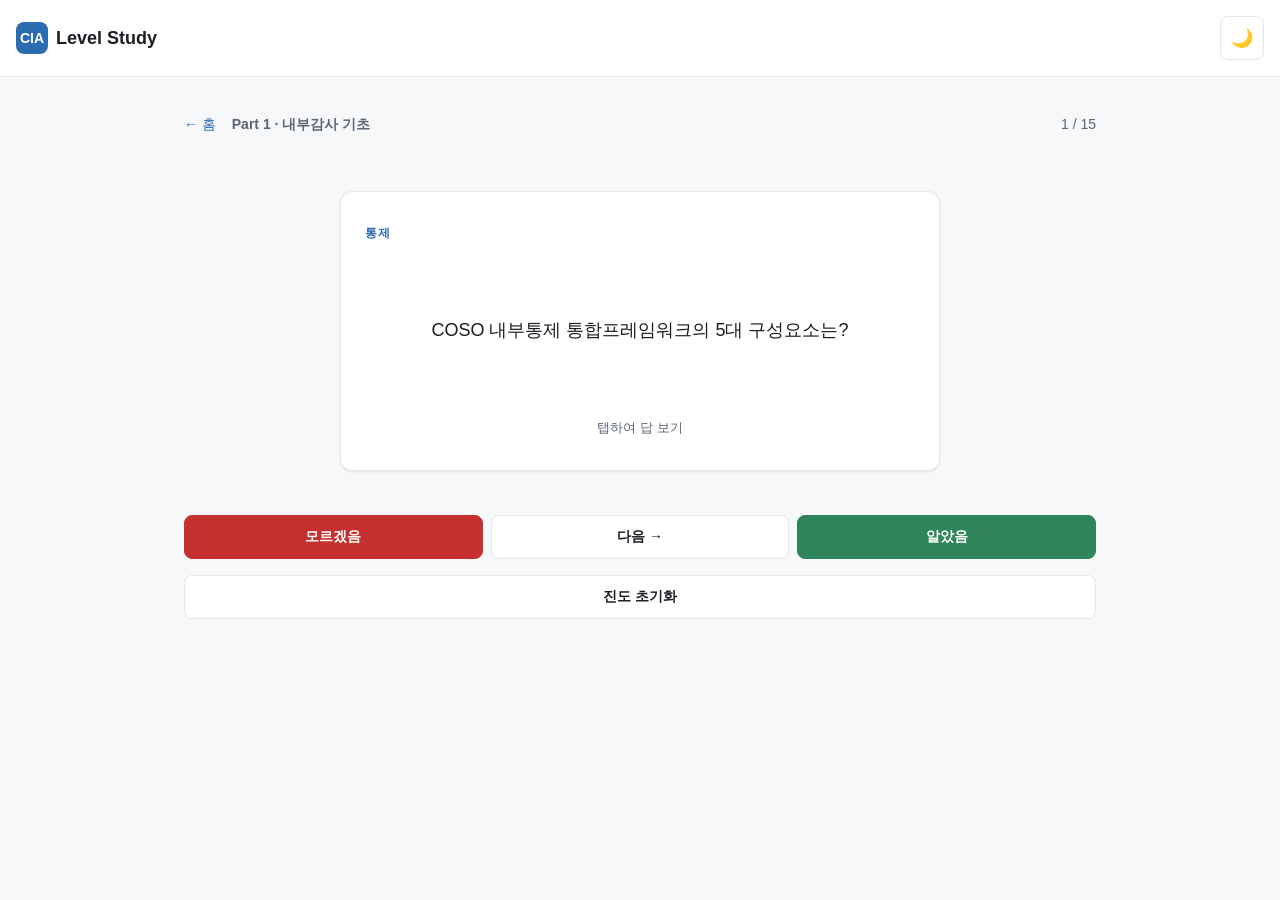
==== flashcards.html @ ff958520 "Initial commit: CIA study site scaffold - Vanilla HTML/CSS/JS, GitHub Pages ready - Home with Part 1" ====
<!DOCTYPE html>
<html lang="ko">
<head>
  <meta charset="UTF-8">
  <meta name="viewport" content="width=device-width, initial-scale=1, viewport-fit=cover">
  <meta name="theme-color" content="#2b6cb0">
  <title>플래시카드 - CIA Level Study</title>
  <link rel="stylesheet" href="css/style.css">
</head>
<body>
  <header>
    <div class="brand">
      <a href="index.html">
        <span class="brand-icon">CIA</span>
        <span>Level Study</span>
      </a>
    </div>
    <div class="header-actions">
      <button id="themeToggle" class="icon-btn" aria-label="테마 변경">🌙</button>
    </div>
  </header>

  <main class="container">
    <div class="study-bar">
      <div>
        <a href="index.html">← 홈</a>
        <span id="partTitle" style="margin-left:12px;font-weight:600;"></span>
      </div>
      <div id="progressInfo"></div>
    </div>

    <div id="cardArea"></div>

    <div id="actionArea"></div>
  </main>

  <script src="js/app.js"></script>
  <script src="js/flashcards.js"></script>
</body>
</html>
---- css/style.css ----
:root {
  --bg: #f7f8fa;
  --surface: #ffffff;
  --surface-2: #f0f2f5;
  --text: #1a1d23;
  --text-muted: #5b6472;
  --border: #e3e6eb;
  --primary: #2b6cb0;
  --primary-hover: #2c5282;
  --success: #2f855a;
  --success-bg: #c6f6d5;
  --danger: #c53030;
  --danger-bg: #fed7d7;
  --warning: #b7791f;
  --shadow: 0 1px 3px rgba(0, 0, 0, 0.06), 0 1px 2px rgba(0, 0, 0, 0.04);
  --radius: 12px;
  --radius-sm: 8px;
}

[data-theme="dark"] {
  --bg: #0f1419;
  --surface: #1a1f29;
  --surface-2: #232936;
  --text: #e6e8eb;
  --text-muted: #9aa3b2;
  --border: #2d3441;
  --primary: #63b3ed;
  --primary-hover: #90cdf4;
  --success: #68d391;
  --success-bg: #1c4532;
  --danger: #fc8181;
  --danger-bg: #4a1d1d;
  --warning: #f6ad55;
  --shadow: 0 2px 6px rgba(0, 0, 0, 0.3);
}

@media (prefers-color-scheme: dark) {
  :root:not([data-theme="light"]) {
    --bg: #0f1419;
    --surface: #1a1f29;
    --surface-2: #232936;
    --text: #e6e8eb;
    --text-muted: #9aa3b2;
    --border: #2d3441;
    --primary: #63b3ed;
    --primary-hover: #90cdf4;
    --success: #68d391;
    --success-bg: #1c4532;
    --danger: #fc8181;
    --danger-bg: #4a1d1d;
    --warning: #f6ad55;
    --shadow: 0 2px 6px rgba(0, 0, 0, 0.3);
  }
}

* {
  box-sizing: border-box;
  margin: 0;
  padding: 0;
}

html {
  -webkit-text-size-adjust: 100%;
  -webkit-tap-highlight-color: transparent;
}

body {
  font-family: -apple-system, BlinkMacSystemFont, "Segoe UI", "Apple SD Gothic Neo",
    "Malgun Gothic", "맑은 고딕", Roboto, sans-serif;
  background: var(--bg);
  color: var(--text);
  line-height: 1.6;
  font-size: 16px;
  min-height: 100vh;
  min-height: 100dvh;
  padding-bottom: env(safe-area-inset-bottom);
  transition: background 0.2s, color 0.2s;
}

button {
  font-family: inherit;
  cursor: pointer;
  -webkit-tap-highlight-color: transparent;
  touch-action: manipulation;
}

a {
  color: var(--primary);
  text-decoration: none;
}

a:hover {
  text-decoration: underline;
}

.container {
  max-width: 960px;
  margin: 0 auto;
  padding: 16px;
}

@media (min-width: 768px) {
  .container {
    padding: 24px;
  }
}

/* Header */
header {
  display: flex;
  justify-content: space-between;
  align-items: center;
  padding: 16px;
  border-bottom: 1px solid var(--border);
  background: var(--surface);
  position: sticky;
  top: 0;
  z-index: 10;
  padding-top: max(16px, env(safe-area-inset-top));
}

.brand {
  display: flex;
  align-items: center;
  gap: 8px;
  font-weight: 700;
  font-size: 18px;
  color: var(--text);
}

.brand a {
  color: inherit;
  display: flex;
  align-items: center;
  gap: 8px;
}

.brand-icon {
  width: 32px;
  height: 32px;
  background: var(--primary);
  color: white;
  display: flex;
  align-items: center;
  justify-content: center;
  border-radius: 8px;
  font-weight: 700;
  font-size: 14px;
}

.header-actions {
  display: flex;
  gap: 8px;
  align-items: center;
}

.icon-btn {
  width: 44px;
  height: 44px;
  border: 1px solid var(--border);
  background: var(--surface);
  color: var(--text);
  border-radius: var(--radius-sm);
  display: flex;
  align-items: center;
  justify-content: center;
  font-size: 18px;
}

.icon-btn:hover {
  background: var(--surface-2);
}

/* Hero */
.hero {
  padding: 24px 0 16px;
}

.hero h1 {
  font-size: 24px;
  margin-bottom: 8px;
}

.hero p {
  color: var(--text-muted);
  font-size: 15px;
}

@media (min-width: 768px) {
  .hero h1 {
    font-size: 32px;
  }
}

/* Part cards grid */
.parts-grid {
  display: grid;
  grid-template-columns: 1fr;
  gap: 16px;
  margin-top: 16px;
}

@media (min-width: 768px) {
  .parts-grid {
    grid-template-columns: repeat(3, 1fr);
  }
}

.part-card {
  background: var(--surface);
  border: 1px solid var(--border);
  border-radius: var(--radius);
  padding: 20px;
  box-shadow: var(--shadow);
  display: flex;
  flex-direction: column;
  gap: 12px;
}

.part-number {
  font-size: 12px;
  font-weight: 700;
  color: var(--primary);
  letter-spacing: 0.05em;
  text-transform: uppercase;
}

.part-title {
  font-size: 18px;
  font-weight: 700;
}

.part-title-ko {
  font-size: 14px;
  color: var(--text-muted);
}

.part-desc {
  font-size: 14px;
  color: var(--text-muted);
  flex-grow: 1;
}

.progress-bar {
  height: 6px;
  background: var(--surface-2);
  border-radius: 3px;
  overflow: hidden;
}

.progress-fill {
  height: 100%;
  background: var(--primary);
  transition: width 0.3s;
}

.progress-text {
  font-size: 12px;
  color: var(--text-muted);
}

.part-actions {
  display: flex;
  gap: 8px;
  margin-top: 8px;
}

.btn {
  flex: 1;
  min-height: 44px;
  padding: 10px 16px;
  border-radius: var(--radius-sm);
  border: 1px solid var(--border);
  background: var(--surface);
  color: var(--text);
  font-size: 14px;
  font-weight: 600;
  display: flex;
  align-items: center;
  justify-content: center;
  gap: 6px;
  text-decoration: none;
  transition: background 0.15s, border-color 0.15s;
}

.btn:hover {
  background: var(--surface-2);
  text-decoration: none;
}

.btn-primary {
  background: var(--primary);
  border-color: var(--primary);
  color: white;
}

.btn-primary:hover {
  background: var(--primary-hover);
  border-color: var(--primary-hover);
}

.btn-success {
  background: var(--success);
  border-color: var(--success);
  color: white;
}

.btn-danger {
  background: var(--danger);
  border-color: var(--danger);
  color: white;
}

.btn-block {
  width: 100%;
}

.btn:disabled {
  opacity: 0.5;
  cursor: not-allowed;
}

/* Flashcard */
.study-bar {
  display: flex;
  justify-content: space-between;
  align-items: center;
  padding: 12px 0;
  font-size: 14px;
  color: var(--text-muted);
  flex-wrap: wrap;
  gap: 8px;
}

.flashcard-container {
  perspective: 1500px;
  margin: 24px 0;
  min-height: 320px;
  display: flex;
  align-items: center;
  justify-content: center;
}

.flashcard {
  width: 100%;
  max-width: 600px;
  min-height: 280px;
  position: relative;
  transform-style: preserve-3d;
  transition: transform 0.5s;
  cursor: pointer;
  user-select: none;
}

.flashcard.flipped {
  transform: rotateY(180deg);
}

.card-face {
  position: absolute;
  inset: 0;
  backface-visibility: hidden;
  -webkit-backface-visibility: hidden;
  background: var(--surface);
  border: 1px solid var(--border);
  border-radius: var(--radius);
  padding: 32px 24px;
  display: flex;
  flex-direction: column;
  justify-content: center;
  box-shadow: var(--shadow);
}

.card-back {
  transform: rotateY(180deg);
}

.card-category {
  font-size: 12px;
  text-transform: uppercase;
  letter-spacing: 0.05em;
  color: var(--primary);
  font-weight: 700;
  margin-bottom: 12px;
}

.card-content {
  font-size: 18px;
  line-height: 1.7;
  text-align: center;
  flex-grow: 1;
  display: flex;
  align-items: center;
  justify-content: center;
}

.card-back .card-content {
  font-size: 16px;
  text-align: left;
  display: block;
}

.card-tags {
  margin-top: 16px;
  display: flex;
  gap: 6px;
  flex-wrap: wrap;
  justify-content: center;
}

.tag {
  font-size: 11px;
  padding: 3px 8px;
  background: var(--surface-2);
  color: var(--text-muted);
  border-radius: 12px;
}

.flip-hint {
  text-align: center;
  font-size: 13px;
  color: var(--text-muted);
  margin-top: 12px;
}

.flashcard-actions {
  display: grid;
  grid-template-columns: repeat(3, 1fr);
  gap: 8px;
  margin-top: 16px;
}

@media (max-width: 480px) {
  .card-content {
    font-size: 16px;
  }
  .card-back .card-content {
    font-size: 15px;
  }
  .card-face {
    padding: 24px 16px;
  }
}

/* Quiz */
.quiz-question {
  background: var(--surface);
  border: 1px solid var(--border);
  border-radius: var(--radius);
  padding: 20px;
  margin: 16px 0;
  box-shadow: var(--shadow);
}

.question-text {
  font-size: 17px;
  line-height: 1.6;
  margin-bottom: 16px;
  font-weight: 600;
}

.options {
  display: flex;
  flex-direction: column;
  gap: 8px;
}

.option {
  width: 100%;
  text-align: left;
  padding: 14px 16px;
  border: 1px solid var(--border);
  background: var(--surface);
  color: var(--text);
  border-radius: var(--radius-sm);
  font-size: 15px;
  line-height: 1.5;
  min-height: 48px;
  transition: all 0.15s;
}

.option:hover:not(:disabled) {
  border-color: var(--primary);
  background: var(--surface-2);
}

.option.correct {
  background: var(--success-bg);
  border-color: var(--success);
  color: var(--text);
}

.option.wrong {
  background: var(--danger-bg);
  border-color: var(--danger);
  color: var(--text);
}

.option:disabled {
  cursor: not-allowed;
}

.option-letter {
  display: inline-block;
  font-weight: 700;
  margin-right: 8px;
  color: var(--primary);
}

.feedback {
  margin-top: 16px;
  padding: 14px;
  border-radius: var(--radius-sm);
  background: var(--surface-2);
  font-size: 14px;
  line-height: 1.6;
}

.feedback-title {
  font-weight: 700;
  margin-bottom: 6px;
}

.feedback.correct .feedback-title {
  color: var(--success);
}

.feedback.wrong .feedback-title {
  color: var(--danger);
}

.quiz-result {
  background: var(--surface);
  border: 1px solid var(--border);
  border-radius: var(--radius);
  padding: 24px;
  text-align: center;
  margin: 24px 0;
  box-shadow: var(--shadow);
}

.score-big {
  font-size: 48px;
  font-weight: 700;
  color: var(--primary);
  margin: 16px 0;
}

.empty-state {
  text-align: center;
  padding: 48px 16px;
  color: var(--text-muted);
}

.empty-state h2 {
  margin-bottom: 8px;
  color: var(--text);
}

footer {
  text-align: center;
  padding: 24px 16px;
  color: var(--text-muted);
  font-size: 13px;
  border-top: 1px solid var(--border);
  margin-top: 32px;
}

.footer-actions {
  margin-top: 16px;
  display: grid;
  grid-template-columns: 1fr 1fr;
  gap: 8px;
  max-width: 600px;
  margin-left: auto;
  margin-right: auto;
}

.action-bar-bottom {
  display: flex;
  gap: 8px;
  margin-top: 16px;
}
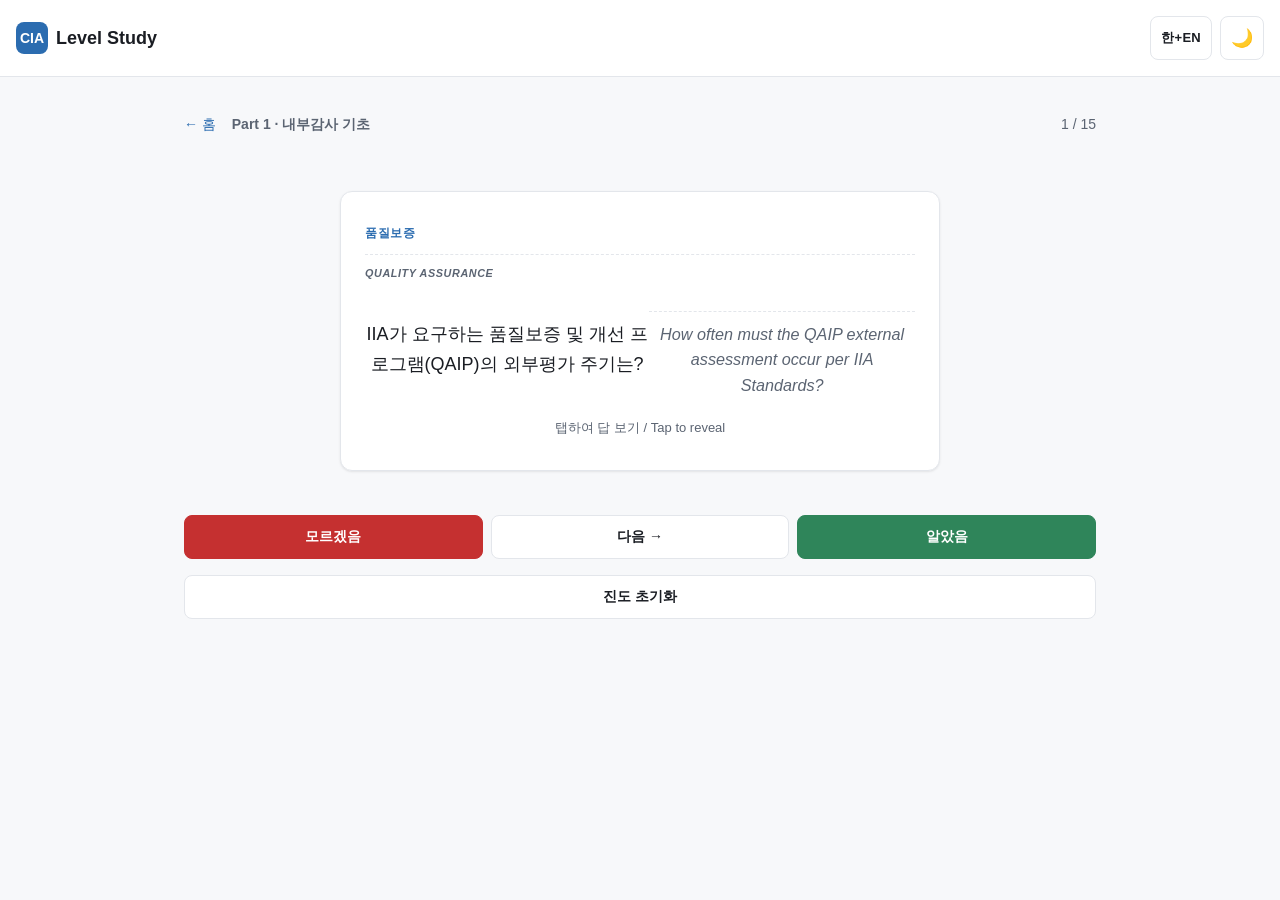
==== commit 14eafb2c: "Add bilingual (KO/EN) toggle and parallel content UI: - Header lang toggle: 한 / EN / 한+EN (cycles, p" ====
--- a/flashcards.html
+++ b/flashcards.html
@@ -16,6 +16,7 @@
       </a>
     </div>
     <div class="header-actions">
+      <button id="langToggle" class="icon-btn lang-toggle" aria-label="언어 전환" title="언어 전환 (한 / EN / 한+EN)">한+EN</button>
       <button id="themeToggle" class="icon-btn" aria-label="테마 변경">🌙</button>
     </div>
   </header>
--- a/css/style.css
+++ b/css/style.css
@@ -416,6 +416,38 @@
   border-radius: 12px;
 }
 
+/* Bilingual rendering */
+.lang-ko {
+  /* primary language - inherits font-size */
+}
+.lang-en {
+  color: var(--text-muted);
+  font-size: 0.9em;
+  margin-top: 10px;
+  padding-top: 10px;
+  border-top: 1px dashed var(--border);
+  font-style: italic;
+  line-height: 1.55;
+}
+.card-back .lang-en {
+  font-style: normal;
+}
+.option .lang-en {
+  display: block;
+  font-size: 0.85em;
+  margin-top: 4px;
+  padding-top: 4px;
+  border-top: 1px dashed var(--border);
+}
+.lang-toggle {
+  min-width: 56px;
+  width: auto;
+  padding: 0 10px;
+  font-size: 13px;
+  font-weight: 600;
+  letter-spacing: 0.02em;
+}
+
 .flip-hint {
   text-align: center;
   font-size: 13px;
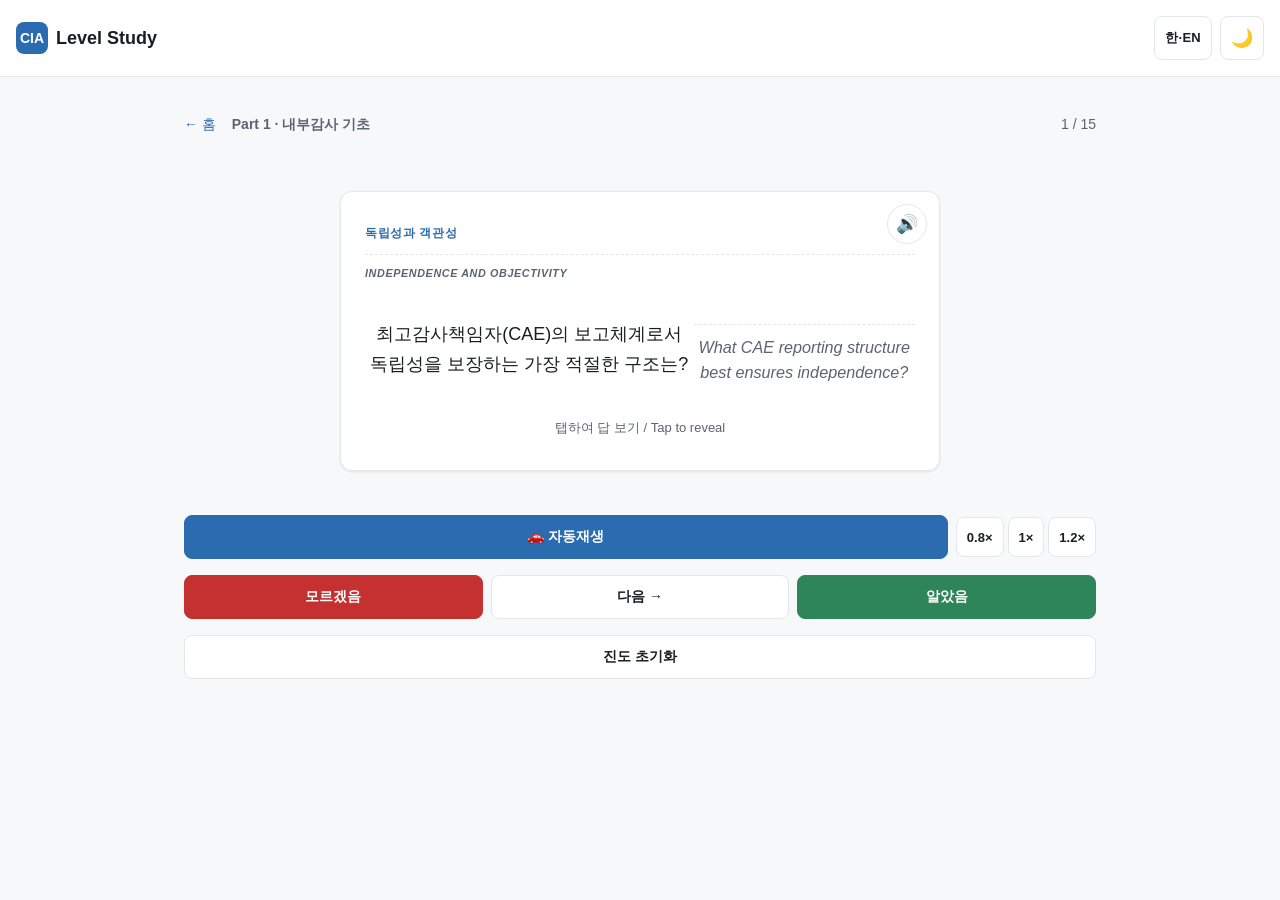
==== commit f3aec59f: "Add language multi-select, TTS, and hands-free driving mode - Languages: replace the single-choice c" ====
--- a/flashcards.html
+++ b/flashcards.html
@@ -16,7 +16,7 @@
       </a>
     </div>
     <div class="header-actions">
-      <button id="langToggle" class="icon-btn lang-toggle" aria-label="언어 전환" title="언어 전환 (한 / EN / 한+EN)">한+EN</button>
+      <button id="langToggle" class="icon-btn lang-toggle" aria-label="언어 선택" title="언어 선택 (한국어 / English / 中文 — 복수 선택 가능)">한+EN</button>
       <button id="themeToggle" class="icon-btn" aria-label="테마 변경">🌙</button>
     </div>
   </header>
--- a/css/style.css
+++ b/css/style.css
@@ -392,6 +392,7 @@
   display: flex;
   align-items: center;
   justify-content: center;
+  white-space: pre-line; /* preserve newlines in question/option text */
 }
 
 .card-back .card-content {
@@ -431,6 +432,15 @@
 }
 .card-back .lang-en {
   font-style: normal;
+}
+.lang-zh {
+  color: var(--text-muted);
+  font-size: 0.88em;
+  margin-top: 10px;
+  padding-top: 10px;
+  border-top: 1px dotted var(--border);
+  line-height: 1.6;
+  opacity: 0.85;
 }
 .option .lang-en {
   display: block;
@@ -613,3 +623,100 @@
   gap: 8px;
   margin-top: 16px;
 }
+
+/* Language multi-select dropdown */
+.lang-menu {
+  position: absolute;
+  top: calc(100% + 6px);
+  right: 0;
+  min-width: 160px;
+  background: var(--surface);
+  border: 1px solid var(--border);
+  border-radius: var(--radius-sm);
+  box-shadow: var(--shadow);
+  padding: 6px;
+  z-index: 50;
+  display: none;
+}
+.lang-menu.open {
+  display: block;
+}
+.lang-menu label {
+  display: flex;
+  align-items: center;
+  gap: 10px;
+  min-height: 44px;
+  padding: 0 10px;
+  border-radius: var(--radius-sm);
+  cursor: pointer;
+  font-size: 15px;
+  color: var(--text);
+}
+.lang-menu label:hover {
+  background: var(--surface-2);
+}
+.lang-menu input[type="checkbox"] {
+  width: 18px;
+  height: 18px;
+  accent-color: var(--primary);
+}
+
+/* Text-to-speech speaker buttons */
+.speak-btn {
+  border: 1px solid var(--border);
+  background: var(--surface);
+  color: var(--text);
+  border-radius: 50%;
+  width: 40px;
+  height: 40px;
+  font-size: 18px;
+  display: inline-flex;
+  align-items: center;
+  justify-content: center;
+  cursor: pointer;
+  flex-shrink: 0;
+}
+.speak-btn:hover {
+  background: var(--surface-2);
+}
+.speak-btn:active {
+  transform: scale(0.94);
+}
+.card-face .speak-btn {
+  position: absolute;
+  top: 12px;
+  right: 12px;
+}
+.speak-inline {
+  width: 32px;
+  height: 32px;
+  font-size: 15px;
+  vertical-align: middle;
+  margin-right: 8px;
+}
+
+/* Hands-free auto-play (driving mode) controls */
+.autoplay-bar {
+  display: flex;
+  align-items: center;
+  gap: 8px;
+  margin-top: 16px;
+}
+.autoplay-bar #autoBtn {
+  flex: 1;
+}
+.speed-group {
+  display: flex;
+  gap: 4px;
+}
+.btn-sm {
+  min-height: 40px;
+  padding: 0 10px;
+  font-size: 13px;
+  flex: 0 0 auto;
+}
+.speed-btn.active {
+  background: var(--primary);
+  border-color: var(--primary);
+  color: #fff;
+}
